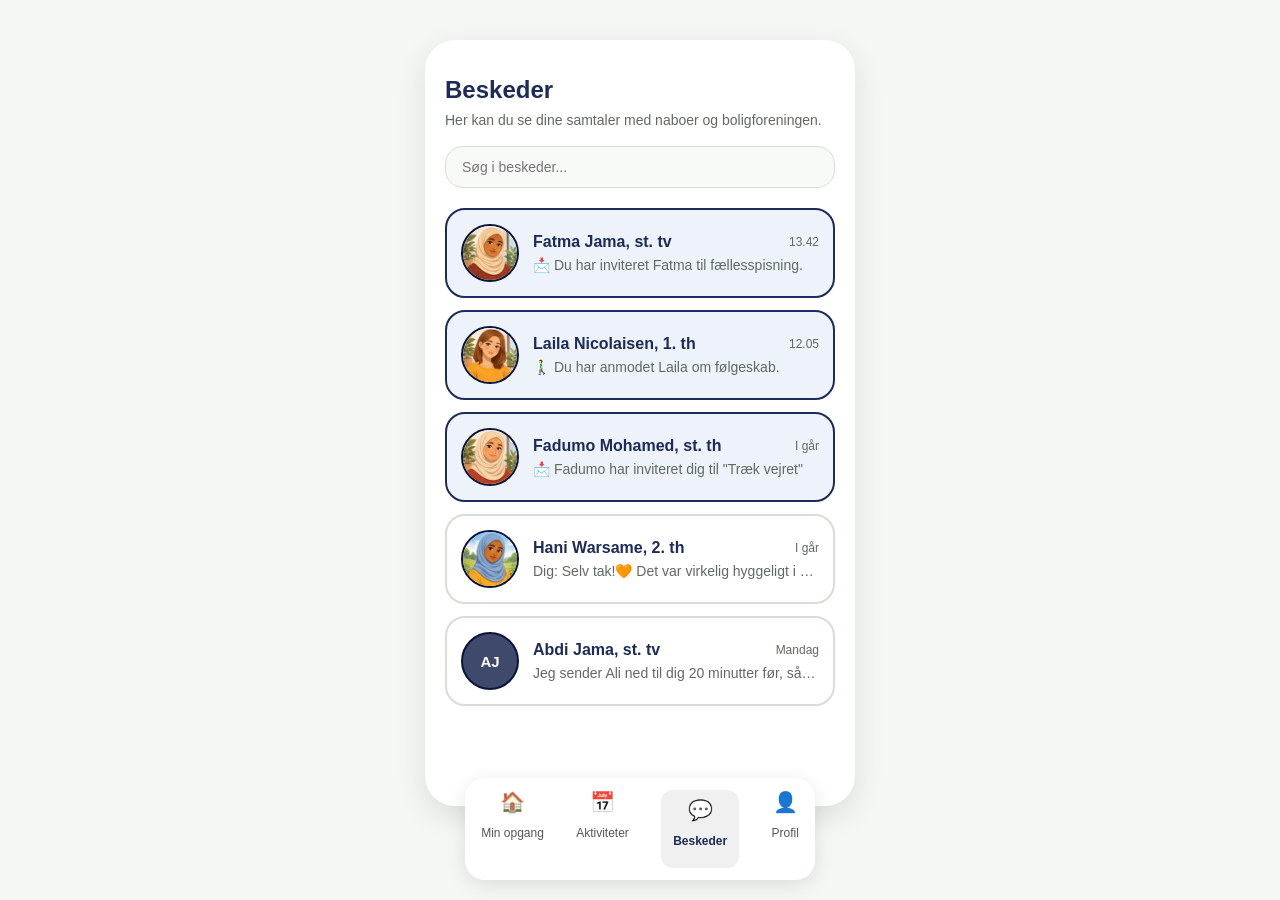
==== besked.html @ 492933d4 "Add files via upload" ====
<!DOCTYPE html>
<html lang="da">
<head>
  <meta charset="UTF-8">
  <meta name="viewport" content="width=device-width, initial-scale=1.0">
  <title>Beskeder</title>
  <link rel="stylesheet" href="besked.css">
</head>
<body>

  <div class="side_mobil">

    <!-- Topsektion -->
    <div class="top">
      <h1>Beskeder</h1>
      <p class="undertekst">Her kan du se dine samtaler med naboer og boligforeningen.</p>
    </div>

    <!-- Søgefelt -->
    <div class="soeg-wrap">
      <input type="text" placeholder="Søg i beskeder..." class="soeg-input">
    </div>

    <!-- Samtaleliste -->
    <div class="samtale-liste">

      <a href="#" class="samtale-kort ulæst">
        <img class="profil-img" src="fatma.png" alt="Profilbillede af Fatma Jama, st. tv">
        <div class="samtale-indhold">
          <div class="samtale-top">
            <h3>Fatma Jama, st. tv</h3>
            <span class="tid">13.42</span>
          </div>
          <p class="preview">📩 Du har inviteret Fatma til fællesspisning. </p>
        </div>
      </a>

      <a href="#" class="samtale-kort ulæst">
        <img class="profil-img" src="laila.png" alt="Profilbillede af Laila Nicolaisen, 1. th">
        <div class="samtale-indhold">
          <div class="samtale-top">
            <h3>Laila Nicolaisen, 1. th</h3>
            <span class="tid">12.05</span>
          </div>
          <p class="preview">🚶‍♂️ Du har anmodet Laila om følgeskab.</p>
        </div>
      </a>

      <a href="pb.html" class="samtale-kort ulæst">
        <img class="profil-img" src="fadumo.png" alt="Profilbillede af Fadumo Mohamed, st. th">
        <div class="samtale-indhold">
          <div class="samtale-top">
            <h3>Fadumo Mohamed, st. th</h3>
            <span class="tid">I går</span>
          </div>
          <p class="preview">📩 Fadumo har inviteret dig til "Træk vejret"</p>
        </div>
      </a>

      <a href="#" class="samtale-kort">
        <img class="profil-img" src="Hani.png" alt="Profilbillede af Hani Warsame, 2. th">
        <div class="samtale-indhold">
          <div class="samtale-top">
            <h3>Hani Warsame, 2. th</h3>
            <span class="tid">I går</span>
          </div>
          <p class="preview">Dig: Selv tak!🧡 Det var virkelig hyggeligt i går.</p>
        </div>
      </a>

      <a href="#" class="samtale-kort">
        <div class="profil-initialer">AJ</div>
        <div class="samtale-indhold">
          <div class="samtale-top">
            <h3>Abdi Jama, st. tv</h3>
            <span class="tid">Mandag</span>
          </div>
          <p class="preview">Jeg sender Ali ned til dig 20 minutter før, så han kan gå med jer overtil højtlæsning.</p>
        </div>
      </a>

    </div>
  </div>

  <!-- Bundmenu -->
  <div class="bund-menu">
    <a href="minopgang.html" class="menu-item">
      <span>🏠</span>
      <p>Min opgang</p>
    </a>

    <a href="aktivitet.html" class="menu-item">
      <span>📅</span>
      <p>Aktiviteter</p>
    </a>

    <a href="besked.html" class="menu-item active">
      <span>💬</span>
      <p>Beskeder</p>
    </a>

    <a href="#" class="menu-item">
      <span>👤</span>
      <p>Profil</p>
    </a>
  </div>

</body>
</html>
---- besked.css ----
/* Baggrund på hele siden */
body {
  background-color: #f4f7f4;
  font-family: Arial, sans-serif;
  margin: 0;
}

/* Mobilvisning / app-container */
.side_mobil {
  max-width: 390px;
  margin: 40px auto;
  background: white;
  border-radius: 30px;
  padding: 20px;
  padding-bottom: 100px;
  box-shadow: 0 10px 30px rgba(0,0,0,0.1);
}

/* Overskrift */
h1 {
  font-size: 24px;
  color: #1c2b59;
  margin-bottom: 8px;
}

.undertekst {
  font-size: 14px;
  color: #5f6b5f;
  margin-top: 0;
  margin-bottom: 18px;
}

/* Søgefelt */
.soeg-wrap {
  margin-bottom: 20px;
}

.soeg-input {
  width: 100%;
  box-sizing: border-box;
  padding: 12px 16px;
  border-radius: 18px;
  border: 1px solid #d5dfd5;
  font-size: 14px;
  outline: none;
  background: #f8faf8;
}

.soeg-input:focus {
  border-color: #1c2b59;
  background: white;
}

/* Liste med samtaler */
.samtale-liste {
  display: flex;
  flex-direction: column;
  gap: 12px;
}

/* Hvert beskedkort */
.samtale-kort {
  display: flex;
  align-items: center;
  gap: 14px;
  padding: 14px;
  border-radius: 20px;
  text-decoration: none;
  background: white;
  border: 2px solid #d5dfd5;
  color: inherit;
  transition: 0.2s;
}

.samtale-kort:hover {
  background: #f8fafc;
}

/* Ulæst besked */
.samtale-kort.ulæst {
  border-color: #1c2b59;
  background: #eef3fb;
}

/* Profilbillede */
.profil-img {
  width: 54px;
  height: 54px;
  border-radius: 50%;
  object-fit: cover;
  flex-shrink: 0;
  border: 2px solid #091539;
}

/* Initialer hvis der ikke er billede */
.profil-initialer {
  width: 54px;
  height: 54px;
  border-radius: 50%;
  background: #3e496b;
  color: white;
  display: flex;
  justify-content: center;
  align-items: center;
  font-weight: bold;
  font-size: 15px;
  flex-shrink: 0;
  border: 2px solid #091539;
}

/* Indhold i samtalen */
.samtale-indhold {
  flex: 1;
  min-width: 0;
}

/* Toplinje med navn og tid */
.samtale-top {
  display: flex;
  justify-content: space-between;
  align-items: center;
  gap: 10px;
  margin-bottom: 6px;
}

.samtale-top h3 {
  margin: 0;
  font-size: 16px;
  color: #1c2b59;
}

.tid {
  font-size: 12px;
  color: #5f6b5f;
  white-space: nowrap;
}

/* Forhåndsvisning */
.preview {
  margin: 0;
  font-size: 14px;
  color: #5f6b5f;
  white-space: nowrap;
  overflow: hidden;
  text-overflow: ellipsis;
}

/* Bundmenu */
.bund-menu {
  position: fixed;
  bottom: 20px;
  left: 50%;
  transform: translateX(-50%);
  width: 350px;
  display: flex;
  justify-content: space-around;
  padding: 12px 0;
  border-radius: 20px;
  background: white;
  box-shadow: 0 5px 20px rgba(0,0,0,0.1);
}

/* Hvert menupunkt */
.menu-item {
  text-align: center;
  font-size: 12px;
  color: #555;
  text-decoration: none;
}

.menu-item span {
  font-size: 20px;
}

/* Aktivt menupunkt */
.menu-item.active {
  background-color: #f0f0f0;
  padding: 8px 12px;
  border-radius: 12px;
  color: #1c2b59;
  font-weight: bold;
}

.menu-item.active span {
  display: block;
}
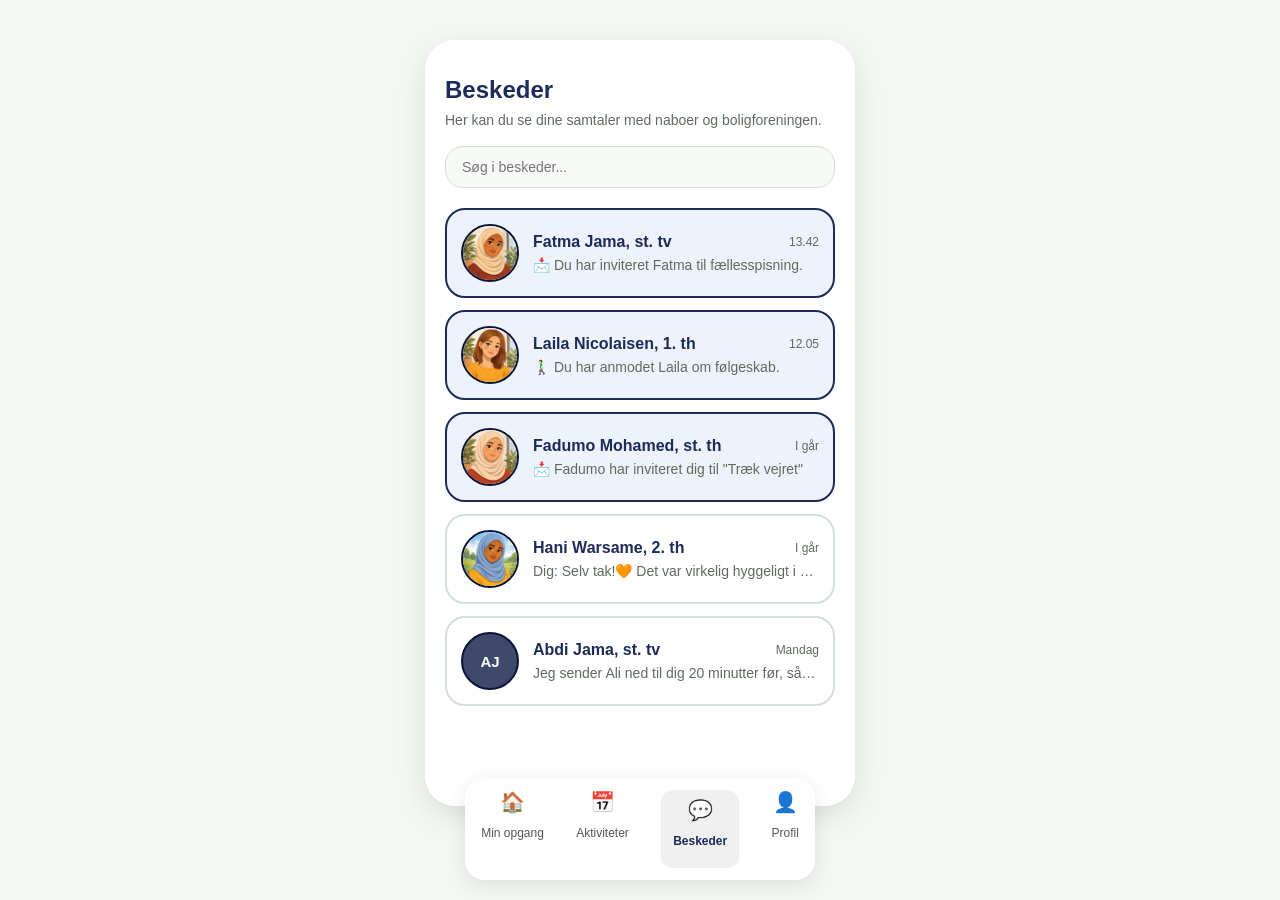
==== commit 300ff184: "Update besked.html" ====
--- a/besked.html
+++ b/besked.html
@@ -89,7 +89,7 @@
       <p>Min opgang</p>
     </a>
 
-    <a href="aktivitet.html" class="menu-item">
+    <a href="index.html" class="menu-item">
       <span>📅</span>
       <p>Aktiviteter</p>
     </a>
@@ -106,4 +106,4 @@
   </div>
 
 </body>
-</html>+</html>
